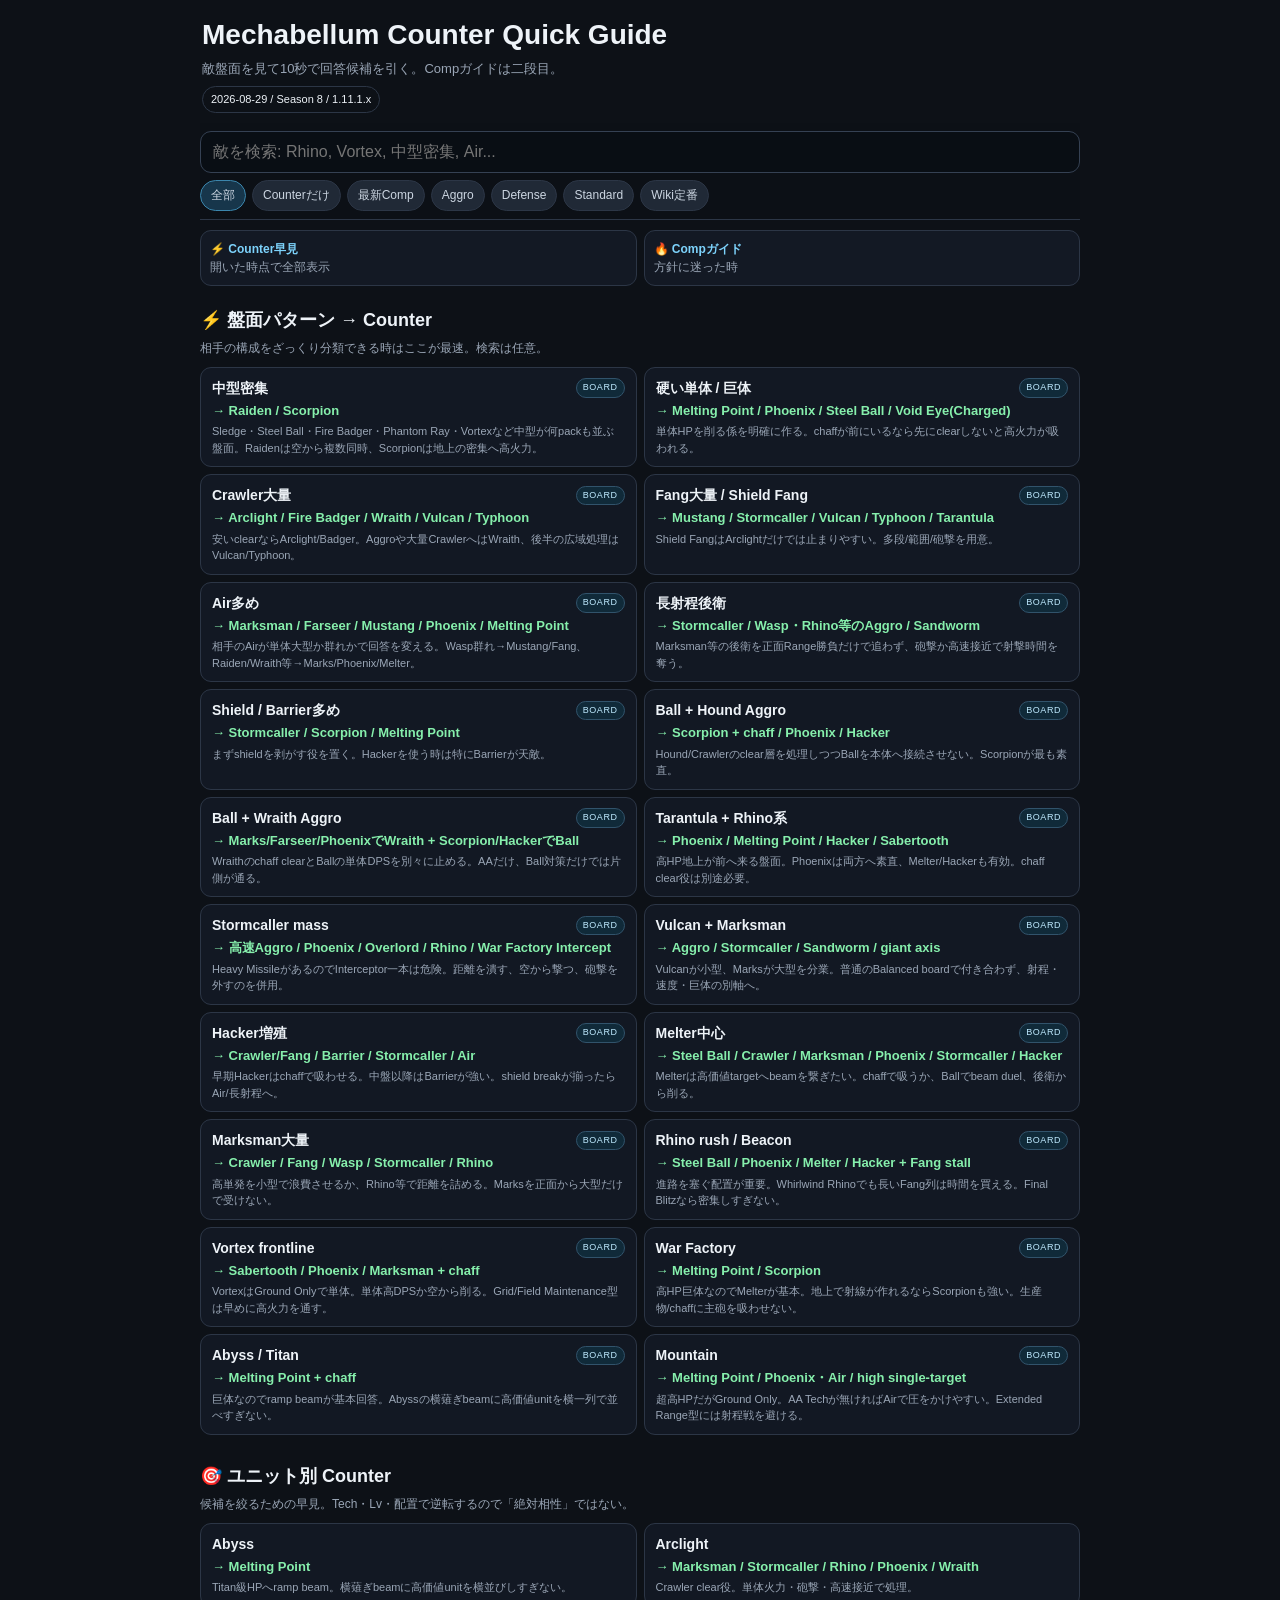
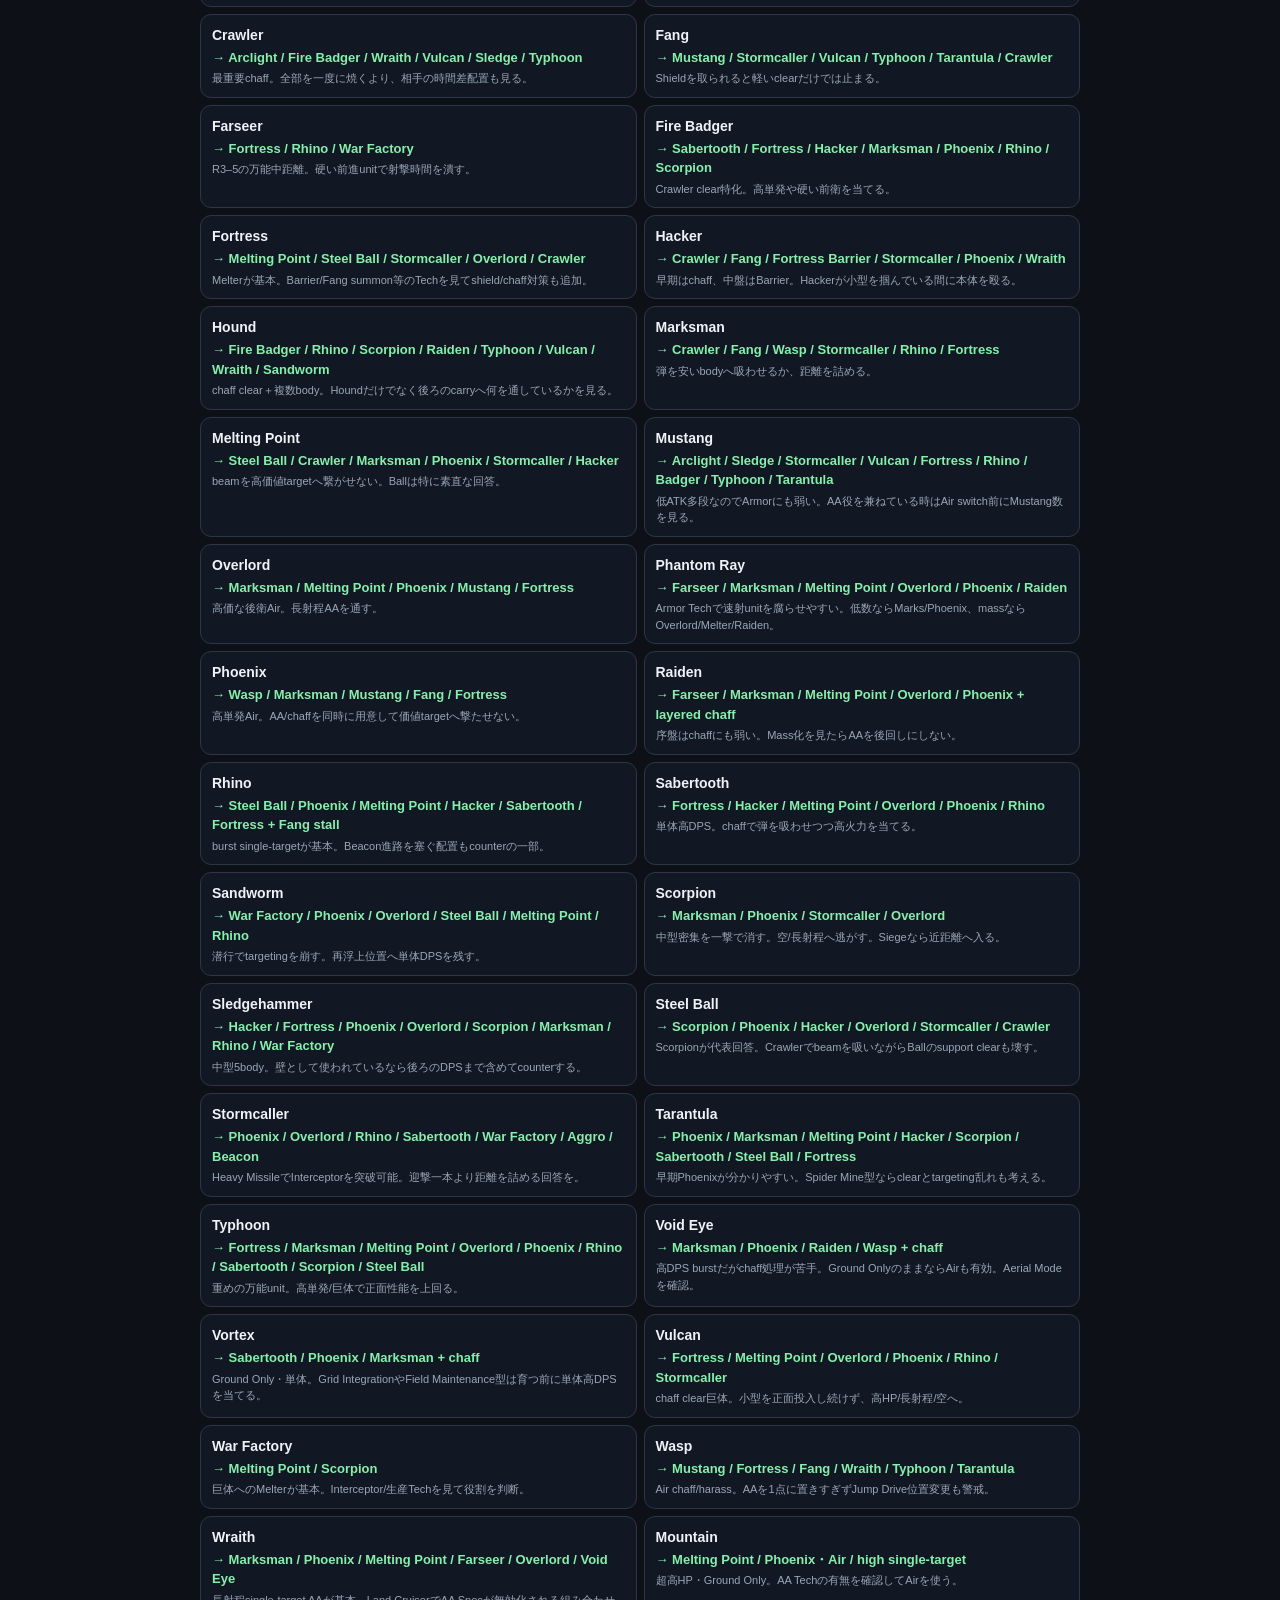
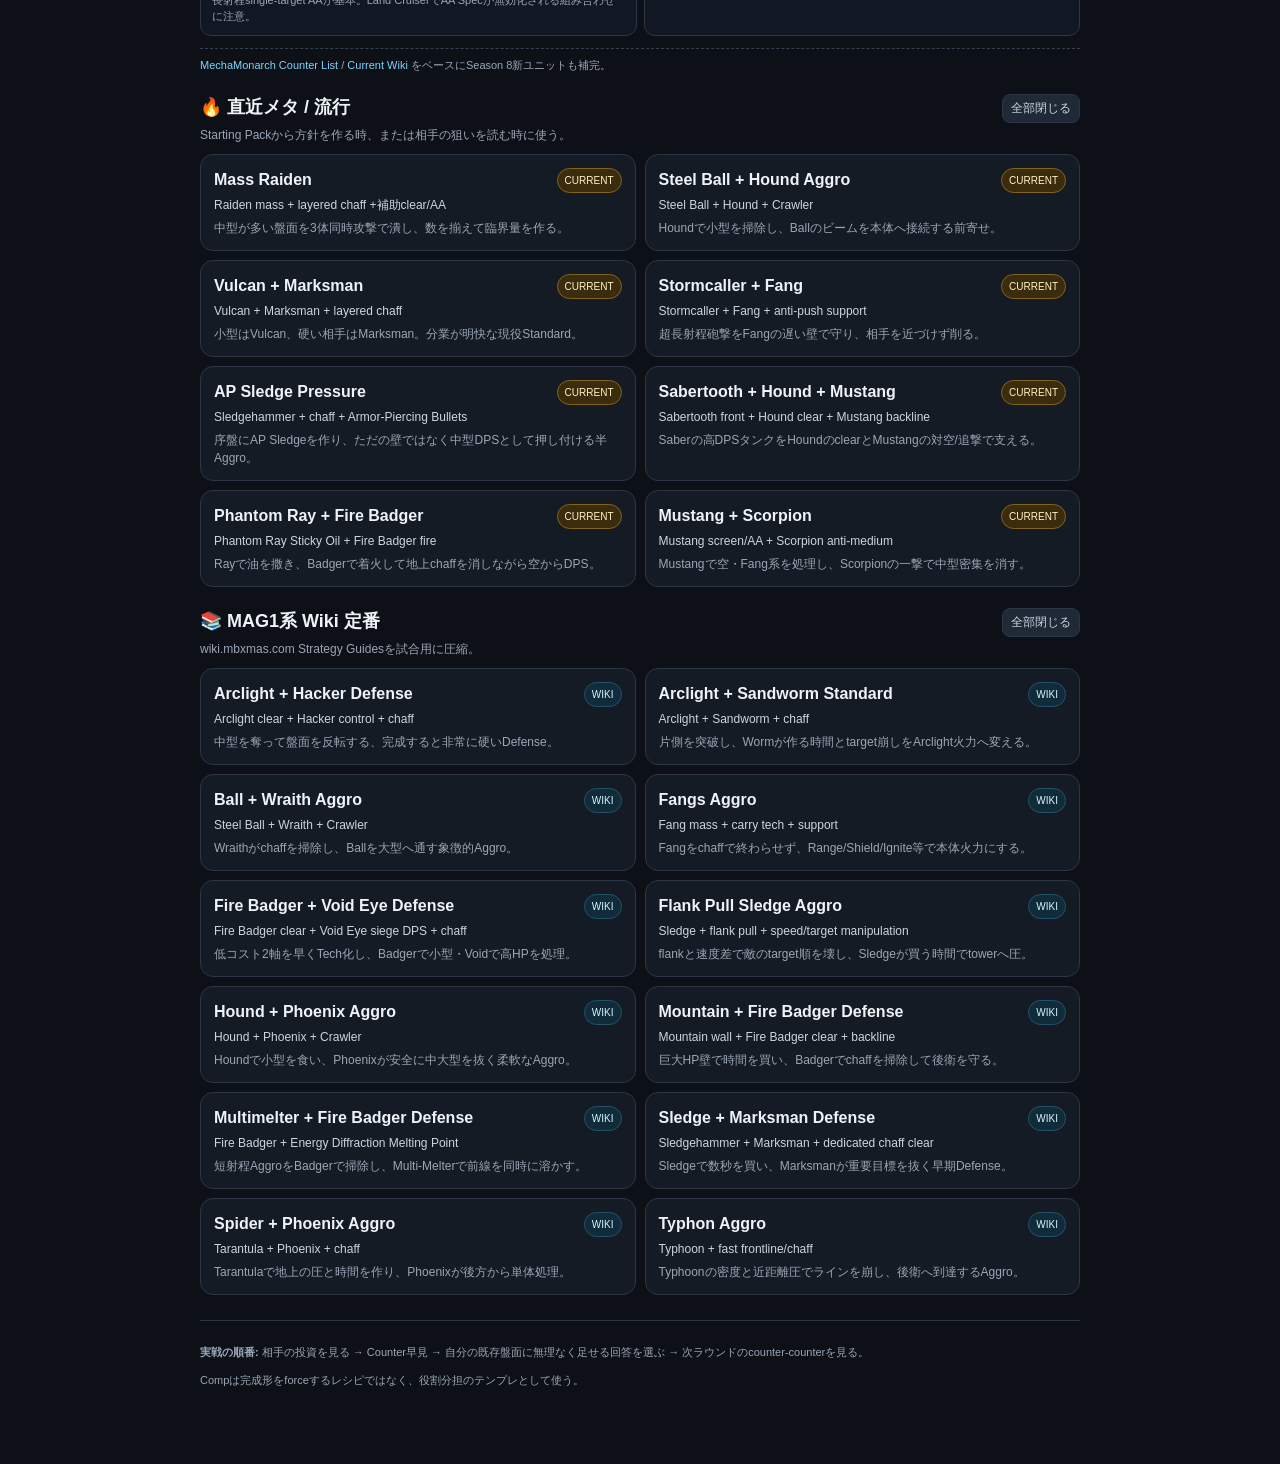
==== index.html @ ca0cee16 "Fix Safari cache mismatch and make counter list always visible" ====
<!doctype html><html lang="ja"><head><meta charset="utf-8"><meta name="viewport" content="width=device-width,initial-scale=1,viewport-fit=cover"><meta name="theme-color" content="#0d1117"><title>Mechabellum Counter Quick Guide</title><link rel="stylesheet" href="style.css?v=20260829b"></head><body><div class="w"><header class="hero"><h1>Mechabellum Counter Quick Guide</h1><p>敵盤面を見て10秒で回答候補を引く。Compガイドは二段目。</p><span class="stamp">2026-08-29 / Season 8 / 1.11.1.x</span></header><div class="sticky"><input id="q" type="search" placeholder="敵を検索: Rhino, Vortex, 中型密集, Air..." autocomplete="off"><div class="chips"><button class="chip on" data-f="all">全部</button><button class="chip" data-f="counter">Counterだけ</button><button class="chip" data-f="meta">最新Comp</button><button class="chip" data-f="aggro">Aggro</button><button class="chip" data-f="defense">Defense</button><button class="chip" data-f="standard">Standard</button><button class="chip" data-f="wiki">Wiki定番</button></div></div><div class="toplinks"><a href="#counter"><b>⚡ Counter早見</b><br><span class="hint">開いた時点で全部表示</span></a><a href="#meta"><b>🔥 Compガイド</b><br><span class="hint">方針に迷った時</span></a></div><section id="counter"><h2 class="title">⚡ 盤面パターン → Counter</h2><p class="hint">相手の構成をざっくり分類できる時はここが最速。検索は任意。</p><div id="boardcounter" class="counterbox"><div class="cr"><strong>読み込み中…</strong><div class="why">Counter一覧が数秒経っても出なければページ更新。</div></div></div><h2 class="title smalltitle">🎯 ユニット別 Counter</h2><p class="hint">候補を絞るための早見。Tech・Lv・配置で逆転するので「絶対相性」ではない。</p><div id="counterbox" class="counterbox"></div><p class="src counter-src"><a href="https://mechamonarch.com/guide/mechabellum-counters/" target="_blank" rel="noopener">MechaMonarch Counter List</a> / <a href="https://mechabellum.wiki.gg/" target="_blank" rel="noopener">Current Wiki</a> をベースにSeason 8新ユニットも補完。</p></section><section id="meta"><h2 class="title">🔥 直近メタ / 流行 <button class="close" data-sec="meta">全部閉じる</button></h2><p class="hint">Starting Packから方針を作る時、または相手の狙いを読む時に使う。</p><div id="metagrid" class="grid"></div></section><section id="library"><h2 class="title">📚 MAG1系 Wiki 定番 <button class="close" data-sec="library">全部閉じる</button></h2><p class="hint">wiki.mbxmas.com Strategy Guidesを試合用に圧縮。</p><div id="wikigrid" class="grid"></div></section><footer class="foot"><p><b>実戦の順番:</b> 相手の投資を見る → Counter早見 → 自分の既存盤面に無理なく足せる回答を選ぶ → 次ラウンドのcounter-counterを見る。</p><p>Compは完成形をforceするレシピではなく、役割分担のテンプレとして使う。</p></footer></div><script src="data0.js?v=20260829b"></script><script src="data1.js?v=20260829b"></script><script src="data2.js?v=20260829b"></script><script src="data3.js?v=20260829b"></script><script src="counters-v2.js?v=20260829b"></script><script>
const esc=s=>String(s).replace(/[&<>"']/g,c=>({'&':'&amp;','<':'&lt;','>':'&gt;','"':'&quot;',"'":'&#39;'}[c]));
const card=d=>`<details class="card searchable" data-type="comp" data-tags="${esc(d.g)}"><summary><div class="top"><div><div class="name">${esc(d.n)}</div><div class="core">${esc(d.c)}</div></div><span class="kind ${d.k}">${d.k==='meta'?'CURRENT':'WIKI'}</span></div><div class="one">${esc(d.o)}</div></summary><div class="ct"><div class="b"><div class="lab">STARTER / 入り条件</div><p>${esc(d.s)}</p></div><div class="b"><div class="lab">ROUND PLAN</div><div class="rounds">${d.r.map(r=>`<div class="round"><div class="rl">${esc(r[0])}</div><div class="rt">${esc(r[1])}</div></div>`).join('')}</div></div><div class="b"><div class="lab">推奨 TECH</div><div class="tech">${d.t.map(x=>`<span class="pill">${esc(x)}</span>`).join('')}</div></div><div class="b"><div class="lab">追加ユニット候補</div><ul>${d.a.map(x=>`<li>${esc(x)}</li>`).join('')}</ul></div><div class="b"><div class="lab">このCOMPの弱点 / COUNTER</div><p class="bad">${esc(d.x)}</p></div><div class="b"><div class="lab">敵がこれなら</div><p class="good">${esc(d.v)}</p></div><div class="src"><a href="${esc(d.u)}" target="_blank" rel="noopener">参考元を開く</a></div></div></details>`;
const crow=(x,kind)=>`<div class="cr searchable" data-type="counter" data-tags="${esc((x[3]||'')+' '+kind)}"><div class="crhead"><strong>${esc(x[0])}</strong>${kind==='board'?'<span class="tag">BOARD</span>':''}</div><div class="ans">→ ${esc(x[1])}</div><div class="why">${esc(x[2])}</div></div>`;
function render(){
  if(!Array.isArray(BOARD_COUNTERS)||!Array.isArray(COUNTERS)) throw new Error('counter data missing');
  document.getElementById('boardcounter').innerHTML=BOARD_COUNTERS.map(x=>crow(x,'board')).join('');
  document.getElementById('counterbox').innerHTML=COUNTERS.map(x=>crow(x,'unit')).join('');
  document.getElementById('metagrid').innerHTML=GUIDE_DATA.filter(x=>x.k==='meta').map(card).join('');
  document.getElementById('wikigrid').innerHTML=GUIDE_DATA.filter(x=>x.k==='wiki').map(card).join('');
}
try{render()}catch(e){document.getElementById('boardcounter').innerHTML='<div class="cr"><strong>Counterデータ読み込みエラー</strong><div class="why">古いキャッシュとの不整合。ページを再読み込みしてください。</div></div>';console.error(e)}
const q=document.getElementById('q'),chips=[...document.querySelectorAll('.chip')];let f='all';const items=()=>[...document.querySelectorAll('.searchable')];function apply(){const s=q.value.trim().toLowerCase();items().forEach(el=>{const h=(el.innerText+' '+(el.dataset.tags||'')).toLowerCase();let typeok=true;if(f==='counter')typeok=el.dataset.type==='counter';else if(f!=='all')typeok=el.dataset.type==='comp'&&(el.dataset.tags||'').split(/\s+/).includes(f);el.classList.toggle('hidden',!((!s||h.includes(s))&&typeok))})}q.addEventListener('input',apply);chips.forEach(b=>b.onclick=()=>{chips.forEach(x=>x.classList.remove('on'));b.classList.add('on');f=b.dataset.f;apply()});document.querySelectorAll('.close').forEach(b=>b.onclick=()=>document.querySelectorAll('#'+b.dataset.sec+' details').forEach(d=>d.open=false));
</script></body></html>
---- style.css ----
:root{--bg:#0d1117;--p:#151b24;--p2:#1b2330;--tx:#eef3f8;--mu:#9aa6b6;--ln:#2c3646;--ac:#7dd3fc;--hot:#fbbf24;--bad:#fb7185;--ok:#86efac}*{box-sizing:border-box}html{scroll-behavior:smooth}body{margin:0;background:var(--bg);color:var(--tx);font-family:-apple-system,BlinkMacSystemFont,"Segoe UI",Roboto,"Noto Sans JP",sans-serif;line-height:1.5}a{color:var(--ac);text-decoration:none}.w{max-width:920px;margin:auto;padding:0 13px 65px}.hero{padding:18px 2px 10px}.hero h1{font-size:24px;line-height:1.2;margin:0 0 7px}.hero p,.hint,.foot{color:var(--mu)}.hero p{margin:0;font-size:13px}.stamp{display:inline-block;margin-top:8px;padding:4px 8px;border:1px solid var(--ln);border-radius:99px;font-size:11px}.sticky{position:sticky;top:0;z-index:20;background:#0d1117f2;backdrop-filter:blur(10px);padding:8px 0;border-bottom:1px solid var(--ln)}#q{width:100%;background:#090e14;border:1px solid #354153;color:white;border-radius:11px;padding:11px 12px;font-size:16px;outline:none}.chips,.quick{display:flex;gap:6px;overflow:auto;scrollbar-width:none;padding-top:7px}.chip,.qbtn,.close{white-space:nowrap;border:1px solid var(--ln);background:#202936;color:#cbd5e1;border-radius:99px;padding:6px 10px;font-size:12px}.chip.on{background:#17364b;border-color:#3b86ad}.qbtn{border-radius:8px;background:#111823}.toplinks{display:grid;grid-template-columns:1fr 1fr;gap:7px;margin:10px 0}.toplinks a{padding:9px;border:1px solid var(--ln);border-radius:11px;background:#131924;font-size:12px}.title{font-size:18px;margin:21px 0 8px}.smalltitle{margin-top:28px}.hint{font-size:12px;margin:-3px 0 10px}.grid{display:grid;gap:9px}.card{border:1px solid var(--ln);border-radius:13px;background:var(--p);overflow:hidden}.card[open]{border-color:#42516a}.card summary{list-style:none;cursor:pointer;padding:13px}.card summary::-webkit-details-marker{display:none}.top{display:flex;justify-content:space-between;gap:9px}.name{font-weight:760;font-size:16px}.kind{font-size:10px;border-radius:99px;padding:4px 7px;border:1px solid var(--ln);white-space:nowrap;height:max-content}.kind.meta{color:#fff3c4;border-color:#80631e;background:#3b2c0e}.kind.wiki{color:#d9f6ff;border-color:#24516a;background:#102b39}.core{margin-top:4px;font-size:12px;color:#cbd5e1}.one{margin-top:5px;font-size:12px;color:var(--mu)}.ct{border-top:1px solid var(--ln);padding:12px 13px 14px;background:linear-gradient(180deg,var(--p2),var(--p))}.b{margin-bottom:12px}.lab{font-size:11px;color:var(--ac);font-weight:750;letter-spacing:.04em;margin-bottom:4px}.ct p{margin:0;font-size:13px}.ct ul{margin:4px 0 0;padding-left:19px}.ct li{margin:3px 0;font-size:13px}.rounds{display:grid;gap:6px}.round{display:grid;grid-template-columns:58px 1fr;gap:8px}.rl{font-size:11px;font-weight:750;color:#fde68a;border:1px solid #5a4820;background:#2b220d;border-radius:7px;text-align:center;padding:4px 3px}.rt{font-size:13px}.tech{display:flex;flex-wrap:wrap;gap:5px}.pill{background:#0f1723;border:1px solid #334155;border-radius:7px;padding:5px 7px;font-size:11px}.bad{color:#fecdd3}.good{color:#bbf7d0}.src{margin-top:10px;padding-top:8px;border-top:1px dashed #354052;font-size:11px}.counterbox{display:grid;gap:7px}.cr{border:1px solid var(--ln);border-radius:11px;background:#121823;padding:10px 11px}.crhead{display:flex;align-items:center;justify-content:space-between;gap:8px}.cr strong{font-size:14px}.tag{font-size:9px;letter-spacing:.06em;border:1px solid #31536b;background:#102a39;color:#bfeaff;border-radius:99px;padding:2px 6px}.ans{font-size:13px;color:var(--ok);margin-top:2px;font-weight:650}.why{font-size:11px;color:var(--mu);margin-top:3px}.counter-src{margin-top:12px;color:var(--mu)}.hidden{display:none!important}.close{float:right;border-radius:8px;padding:5px 8px}.foot{margin-top:25px;font-size:11px;border-top:1px solid var(--ln);padding-top:12px}@media(min-width:720px){.grid,.counterbox{grid-template-columns:1fr 1fr}.w{padding-left:20px;padding-right:20px}.hero h1{font-size:28px}}
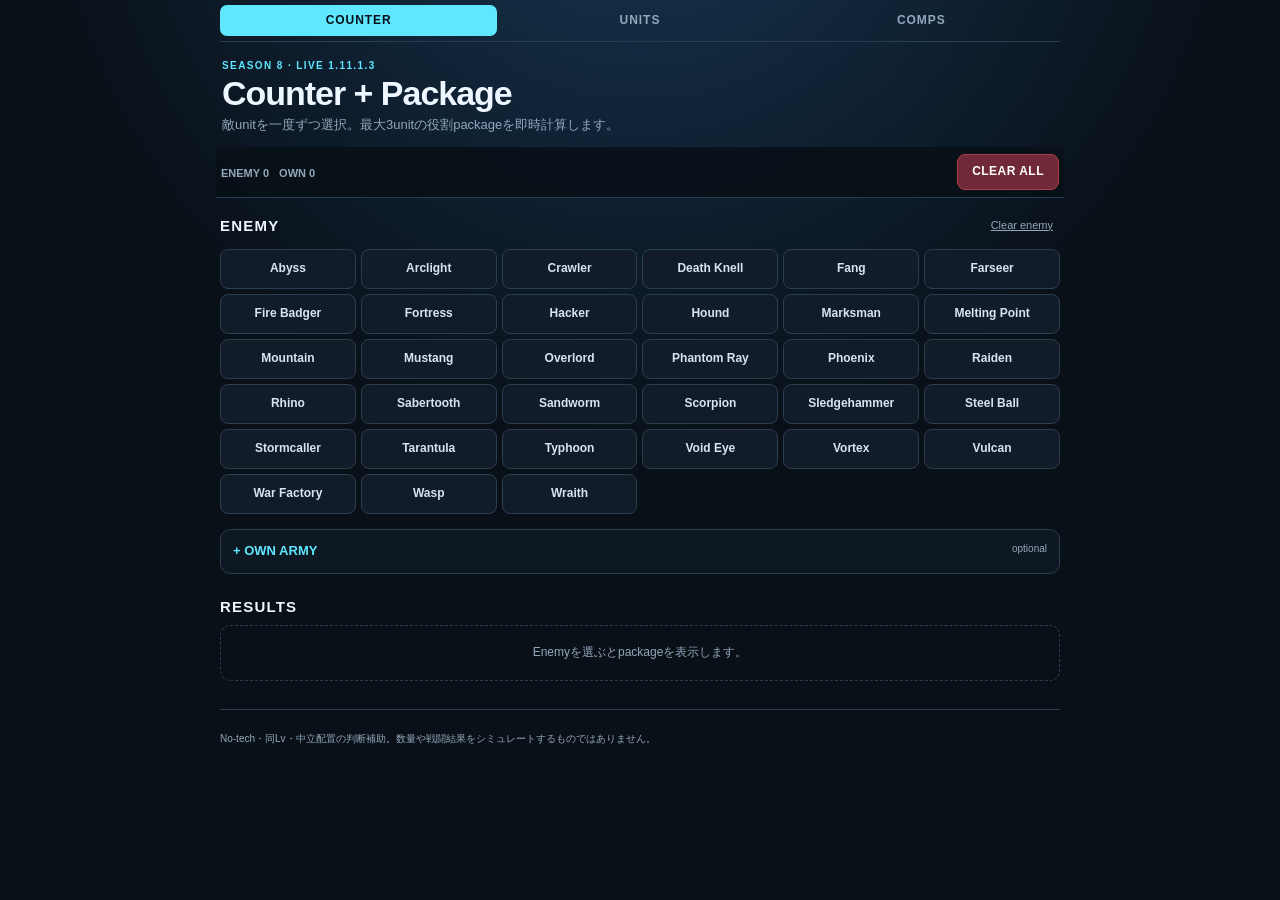
==== commit 6e5a8e6d: "Build counter package guide" ====
--- a/index.html
+++ b/index.html
@@ -1,14 +1,59 @@
-<!doctype html><html lang="ja"><head><meta charset="utf-8"><meta name="viewport" content="width=device-width,initial-scale=1,viewport-fit=cover"><meta name="theme-color" content="#0d1117"><title>Mechabellum Counter Quick Guide</title><link rel="stylesheet" href="style.css?v=20260829b"></head><body><div class="w"><header class="hero"><h1>Mechabellum Counter Quick Guide</h1><p>敵盤面を見て10秒で回答候補を引く。Compガイドは二段目。</p><span class="stamp">2026-08-29 / Season 8 / 1.11.1.x</span></header><div class="sticky"><input id="q" type="search" placeholder="敵を検索: Rhino, Vortex, 中型密集, Air..." autocomplete="off"><div class="chips"><button class="chip on" data-f="all">全部</button><button class="chip" data-f="counter">Counterだけ</button><button class="chip" data-f="meta">最新Comp</button><button class="chip" data-f="aggro">Aggro</button><button class="chip" data-f="defense">Defense</button><button class="chip" data-f="standard">Standard</button><button class="chip" data-f="wiki">Wiki定番</button></div></div><div class="toplinks"><a href="#counter"><b>⚡ Counter早見</b><br><span class="hint">開いた時点で全部表示</span></a><a href="#meta"><b>🔥 Compガイド</b><br><span class="hint">方針に迷った時</span></a></div><section id="counter"><h2 class="title">⚡ 盤面パターン → Counter</h2><p class="hint">相手の構成をざっくり分類できる時はここが最速。検索は任意。</p><div id="boardcounter" class="counterbox"><div class="cr"><strong>読み込み中…</strong><div class="why">Counter一覧が数秒経っても出なければページ更新。</div></div></div><h2 class="title smalltitle">🎯 ユニット別 Counter</h2><p class="hint">候補を絞るための早見。Tech・Lv・配置で逆転するので「絶対相性」ではない。</p><div id="counterbox" class="counterbox"></div><p class="src counter-src"><a href="https://mechamonarch.com/guide/mechabellum-counters/" target="_blank" rel="noopener">MechaMonarch Counter List</a> / <a href="https://mechabellum.wiki.gg/" target="_blank" rel="noopener">Current Wiki</a> をベースにSeason 8新ユニットも補完。</p></section><section id="meta"><h2 class="title">🔥 直近メタ / 流行 <button class="close" data-sec="meta">全部閉じる</button></h2><p class="hint">Starting Packから方針を作る時、または相手の狙いを読む時に使う。</p><div id="metagrid" class="grid"></div></section><section id="library"><h2 class="title">📚 MAG1系 Wiki 定番 <button class="close" data-sec="library">全部閉じる</button></h2><p class="hint">wiki.mbxmas.com Strategy Guidesを試合用に圧縮。</p><div id="wikigrid" class="grid"></div></section><footer class="foot"><p><b>実戦の順番:</b> 相手の投資を見る → Counter早見 → 自分の既存盤面に無理なく足せる回答を選ぶ → 次ラウンドのcounter-counterを見る。</p><p>Compは完成形をforceするレシピではなく、役割分担のテンプレとして使う。</p></footer></div><script src="data0.js?v=20260829b"></script><script src="data1.js?v=20260829b"></script><script src="data2.js?v=20260829b"></script><script src="data3.js?v=20260829b"></script><script src="counters-v2.js?v=20260829b"></script><script>
-const esc=s=>String(s).replace(/[&<>"']/g,c=>({'&':'&amp;','<':'&lt;','>':'&gt;','"':'&quot;',"'":'&#39;'}[c]));
-const card=d=>`<details class="card searchable" data-type="comp" data-tags="${esc(d.g)}"><summary><div class="top"><div><div class="name">${esc(d.n)}</div><div class="core">${esc(d.c)}</div></div><span class="kind ${d.k}">${d.k==='meta'?'CURRENT':'WIKI'}</span></div><div class="one">${esc(d.o)}</div></summary><div class="ct"><div class="b"><div class="lab">STARTER / 入り条件</div><p>${esc(d.s)}</p></div><div class="b"><div class="lab">ROUND PLAN</div><div class="rounds">${d.r.map(r=>`<div class="round"><div class="rl">${esc(r[0])}</div><div class="rt">${esc(r[1])}</div></div>`).join('')}</div></div><div class="b"><div class="lab">推奨 TECH</div><div class="tech">${d.t.map(x=>`<span class="pill">${esc(x)}</span>`).join('')}</div></div><div class="b"><div class="lab">追加ユニット候補</div><ul>${d.a.map(x=>`<li>${esc(x)}</li>`).join('')}</ul></div><div class="b"><div class="lab">このCOMPの弱点 / COUNTER</div><p class="bad">${esc(d.x)}</p></div><div class="b"><div class="lab">敵がこれなら</div><p class="good">${esc(d.v)}</p></div><div class="src"><a href="${esc(d.u)}" target="_blank" rel="noopener">参考元を開く</a></div></div></details>`;
-const crow=(x,kind)=>`<div class="cr searchable" data-type="counter" data-tags="${esc((x[3]||'')+' '+kind)}"><div class="crhead"><strong>${esc(x[0])}</strong>${kind==='board'?'<span class="tag">BOARD</span>':''}</div><div class="ans">→ ${esc(x[1])}</div><div class="why">${esc(x[2])}</div></div>`;
-function render(){
-  if(!Array.isArray(BOARD_COUNTERS)||!Array.isArray(COUNTERS)) throw new Error('counter data missing');
-  document.getElementById('boardcounter').innerHTML=BOARD_COUNTERS.map(x=>crow(x,'board')).join('');
-  document.getElementById('counterbox').innerHTML=COUNTERS.map(x=>crow(x,'unit')).join('');
-  document.getElementById('metagrid').innerHTML=GUIDE_DATA.filter(x=>x.k==='meta').map(card).join('');
-  document.getElementById('wikigrid').innerHTML=GUIDE_DATA.filter(x=>x.k==='wiki').map(card).join('');
-}
-try{render()}catch(e){document.getElementById('boardcounter').innerHTML='<div class="cr"><strong>Counterデータ読み込みエラー</strong><div class="why">古いキャッシュとの不整合。ページを再読み込みしてください。</div></div>';console.error(e)}
-const q=document.getElementById('q'),chips=[...document.querySelectorAll('.chip')];let f='all';const items=()=>[...document.querySelectorAll('.searchable')];function apply(){const s=q.value.trim().toLowerCase();items().forEach(el=>{const h=(el.innerText+' '+(el.dataset.tags||'')).toLowerCase();let typeok=true;if(f==='counter')typeok=el.dataset.type==='counter';else if(f!=='all')typeok=el.dataset.type==='comp'&&(el.dataset.tags||'').split(/\s+/).includes(f);el.classList.toggle('hidden',!((!s||h.includes(s))&&typeok))})}q.addEventListener('input',apply);chips.forEach(b=>b.onclick=()=>{chips.forEach(x=>x.classList.remove('on'));b.classList.add('on');f=b.dataset.f;apply()});document.querySelectorAll('.close').forEach(b=>b.onclick=()=>document.querySelectorAll('#'+b.dataset.sec+' details').forEach(d=>d.open=false));
-</script></body></html>+<!doctype html>
+<html lang="ja">
+<head>
+  <meta charset="utf-8">
+  <meta name="viewport" content="width=device-width,initial-scale=1,viewport-fit=cover">
+  <meta name="theme-color" content="#091018">
+  <title>Mechabellum Counter + Package Guide</title>
+  <link rel="stylesheet" href="style.css?v=20260830a">
+</head>
+<body>
+  <div class="shell">
+    <nav class="nav" aria-label="Main navigation">
+      <a class="active" href="index.html">COUNTER</a><a href="units.html">UNITS</a><a href="comps.html">COMPS</a>
+    </nav>
+    <header class="page-head">
+      <p class="eyebrow">SEASON 8 · LIVE 1.11.1.3</p>
+      <h1>Counter + Package</h1>
+      <p>敵unitを一度ずつ選択。最大3unitの役割packageを即時計算します。</p>
+    </header>
+
+    <div id="data-status" class="data-status" role="status">Tactical dataを読み込み中…</div>
+    <noscript><div class="data-error">JavaScriptが無効なため計算できません。</div></noscript>
+
+    <div class="action-bar">
+      <div><span id="enemy-count">ENEMY 0</span><span id="own-count">OWN 0</span></div>
+      <button id="clear-all" class="clear-button" type="button">CLEAR ALL</button>
+    </div>
+
+    <main>
+      <section aria-labelledby="enemy-title">
+        <div class="section-head"><h2 id="enemy-title">ENEMY</h2><button id="clear-enemy" class="text-button" type="button">Clear enemy</button></div>
+        <div id="enemy-grid" class="unit-grid" aria-label="Enemy units"></div>
+      </section>
+
+      <details id="own-panel" class="own-panel">
+        <summary>+ OWN ARMY <span>optional</span></summary>
+        <div class="section-head own-head"><h2>OWN ARMY</h2><button id="clear-own" class="text-button" type="button">Clear own</button></div>
+        <div id="own-grid" class="unit-grid" aria-label="Own army units"></div>
+      </details>
+
+      <section class="results-section" aria-labelledby="results-title">
+        <div class="section-head"><h2 id="results-title">RESULTS</h2><span id="calc-time" class="calc-time"></span></div>
+        <p id="result-empty" class="empty">Enemyを選ぶとpackageを表示します。</p>
+        <div id="results" class="results" aria-live="polite"></div>
+      </section>
+    </main>
+
+    <footer>
+      <p>No-tech・同Lv・中立配置の判断補助。数量や戦闘結果をシミュレートするものではありません。</p>
+    </footer>
+  </div>
+  <script src="data/units.js?v=20260830a"></script>
+  <script src="data/tech-exceptions.js?v=20260830a"></script>
+  <script src="data/matchups.js?v=20260830a"></script>
+  <script src="data/strategy.js?v=20260830a"></script>
+  <script src="calculator.js?v=20260830a"></script>
+  <script src="app.js?v=20260830a"></script>
+</body>
+</html>
--- a/style.css
+++ b/style.css
@@ -1 +1,184 @@
-:root{--bg:#0d1117;--p:#151b24;--p2:#1b2330;--tx:#eef3f8;--mu:#9aa6b6;--ln:#2c3646;--ac:#7dd3fc;--hot:#fbbf24;--bad:#fb7185;--ok:#86efac}*{box-sizing:border-box}html{scroll-behavior:smooth}body{margin:0;background:var(--bg);color:var(--tx);font-family:-apple-system,BlinkMacSystemFont,"Segoe UI",Roboto,"Noto Sans JP",sans-serif;line-height:1.5}a{color:var(--ac);text-decoration:none}.w{max-width:920px;margin:auto;padding:0 13px 65px}.hero{padding:18px 2px 10px}.hero h1{font-size:24px;line-height:1.2;margin:0 0 7px}.hero p,.hint,.foot{color:var(--mu)}.hero p{margin:0;font-size:13px}.stamp{display:inline-block;margin-top:8px;padding:4px 8px;border:1px solid var(--ln);border-radius:99px;font-size:11px}.sticky{position:sticky;top:0;z-index:20;background:#0d1117f2;backdrop-filter:blur(10px);padding:8px 0;border-bottom:1px solid var(--ln)}#q{width:100%;background:#090e14;border:1px solid #354153;color:white;border-radius:11px;padding:11px 12px;font-size:16px;outline:none}.chips,.quick{display:flex;gap:6px;overflow:auto;scrollbar-width:none;padding-top:7px}.chip,.qbtn,.close{white-space:nowrap;border:1px solid var(--ln);background:#202936;color:#cbd5e1;border-radius:99px;padding:6px 10px;font-size:12px}.chip.on{background:#17364b;border-color:#3b86ad}.qbtn{border-radius:8px;background:#111823}.toplinks{display:grid;grid-template-columns:1fr 1fr;gap:7px;margin:10px 0}.toplinks a{padding:9px;border:1px solid var(--ln);border-radius:11px;background:#131924;font-size:12px}.title{font-size:18px;margin:21px 0 8px}.smalltitle{margin-top:28px}.hint{font-size:12px;margin:-3px 0 10px}.grid{display:grid;gap:9px}.card{border:1px solid var(--ln);border-radius:13px;background:var(--p);overflow:hidden}.card[open]{border-color:#42516a}.card summary{list-style:none;cursor:pointer;padding:13px}.card summary::-webkit-details-marker{display:none}.top{display:flex;justify-content:space-between;gap:9px}.name{font-weight:760;font-size:16px}.kind{font-size:10px;border-radius:99px;padding:4px 7px;border:1px solid var(--ln);white-space:nowrap;height:max-content}.kind.meta{color:#fff3c4;border-color:#80631e;background:#3b2c0e}.kind.wiki{color:#d9f6ff;border-color:#24516a;background:#102b39}.core{margin-top:4px;font-size:12px;color:#cbd5e1}.one{margin-top:5px;font-size:12px;color:var(--mu)}.ct{border-top:1px solid var(--ln);padding:12px 13px 14px;background:linear-gradient(180deg,var(--p2),var(--p))}.b{margin-bottom:12px}.lab{font-size:11px;color:var(--ac);font-weight:750;letter-spacing:.04em;margin-bottom:4px}.ct p{margin:0;font-size:13px}.ct ul{margin:4px 0 0;padding-left:19px}.ct li{margin:3px 0;font-size:13px}.rounds{display:grid;gap:6px}.round{display:grid;grid-template-columns:58px 1fr;gap:8px}.rl{font-size:11px;font-weight:750;color:#fde68a;border:1px solid #5a4820;background:#2b220d;border-radius:7px;text-align:center;padding:4px 3px}.rt{font-size:13px}.tech{display:flex;flex-wrap:wrap;gap:5px}.pill{background:#0f1723;border:1px solid #334155;border-radius:7px;padding:5px 7px;font-size:11px}.bad{color:#fecdd3}.good{color:#bbf7d0}.src{margin-top:10px;padding-top:8px;border-top:1px dashed #354052;font-size:11px}.counterbox{display:grid;gap:7px}.cr{border:1px solid var(--ln);border-radius:11px;background:#121823;padding:10px 11px}.crhead{display:flex;align-items:center;justify-content:space-between;gap:8px}.cr strong{font-size:14px}.tag{font-size:9px;letter-spacing:.06em;border:1px solid #31536b;background:#102a39;color:#bfeaff;border-radius:99px;padding:2px 6px}.ans{font-size:13px;color:var(--ok);margin-top:2px;font-weight:650}.why{font-size:11px;color:var(--mu);margin-top:3px}.counter-src{margin-top:12px;color:var(--mu)}.hidden{display:none!important}.close{float:right;border-radius:8px;padding:5px 8px}.foot{margin-top:25px;font-size:11px;border-top:1px solid var(--ln);padding-top:12px}@media(min-width:720px){.grid,.counterbox{grid-template-columns:1fr 1fr}.w{padding-left:20px;padding-right:20px}.hero h1{font-size:28px}}+:root {
+  color-scheme: dark;
+  --bg: #091018;
+  --panel: #111c28;
+  --panel-2: #172536;
+  --line: #2b3d50;
+  --text: #eef6ff;
+  --muted: #93a7bb;
+  --cyan: #5ee7ff;
+  --blue: #3d92ff;
+  --green: #79e6a1;
+  --amber: #ffd166;
+  --red: #ff7d8d;
+}
+
+* { box-sizing: border-box; }
+html { background: var(--bg); scroll-behavior: smooth; }
+body {
+  margin: 0;
+  background: radial-gradient(circle at 50% -20%, #173653 0, var(--bg) 38rem);
+  color: var(--text);
+  font-family: Inter, ui-sans-serif, -apple-system, BlinkMacSystemFont, "Segoe UI", "Noto Sans JP", sans-serif;
+  line-height: 1.45;
+}
+button, input { font: inherit; }
+button, summary { -webkit-tap-highlight-color: transparent; }
+a { color: inherit; }
+[hidden] { display: none !important; }
+
+.shell { width: min(100%, 880px); margin: 0 auto; padding: 0 12px 64px; }
+.nav {
+  height: 42px;
+  display: grid;
+  grid-template-columns: repeat(3, 1fr);
+  gap: 4px;
+  align-items: center;
+  border-bottom: 1px solid var(--line);
+}
+.nav a {
+  padding: 7px 4px;
+  color: var(--muted);
+  text-align: center;
+  text-decoration: none;
+  font-size: 12px;
+  font-weight: 800;
+  letter-spacing: .08em;
+  border-radius: 7px;
+}
+.nav a.active { color: #061019; background: var(--cyan); }
+.page-head { padding: 17px 2px 12px; }
+.page-head h1 { margin: 1px 0 4px; font-size: clamp(24px, 7vw, 34px); line-height: 1.1; letter-spacing: -.03em; }
+.page-head > p:last-child { margin: 0; color: var(--muted); font-size: 13px; }
+.eyebrow { margin: 0; color: var(--cyan); font-size: 10px; font-weight: 850; letter-spacing: .14em; }
+
+.data-status, .data-error { margin: 4px 0 10px; padding: 10px; border: 1px solid var(--line); border-radius: 9px; color: var(--muted); font-size: 12px; }
+.data-error { color: #ffd6dc; border-color: #7d3540; background: #35171d; }
+.action-bar {
+  position: sticky;
+  top: 0;
+  z-index: 20;
+  display: flex;
+  min-height: 48px;
+  align-items: center;
+  justify-content: space-between;
+  gap: 10px;
+  margin: 0 -4px 12px;
+  padding: 7px 5px;
+  background: rgb(9 16 24 / 94%);
+  border-bottom: 1px solid var(--line);
+  backdrop-filter: blur(10px);
+}
+.action-bar span { display: inline-block; margin-right: 10px; color: var(--muted); font-size: 11px; font-weight: 800; }
+.clear-button {
+  min-height: 36px;
+  padding: 6px 14px;
+  border: 1px solid #a83e4f;
+  border-radius: 8px;
+  color: #fff;
+  background: #702936;
+  font-size: 12px;
+  font-weight: 900;
+  letter-spacing: .04em;
+}
+.section-head { display: flex; align-items: center; justify-content: space-between; gap: 8px; margin: 13px 0 8px; }
+.section-head h2 { margin: 0; font-size: 15px; letter-spacing: .08em; }
+.text-button { border: 0; background: transparent; color: var(--muted); padding: 7px; font-size: 11px; text-decoration: underline; }
+
+.unit-grid { display: grid; grid-template-columns: repeat(3, minmax(0, 1fr)); gap: 5px; }
+.unit-button {
+  min-width: 0;
+  min-height: 40px;
+  padding: 6px 3px;
+  overflow-wrap: anywhere;
+  border: 1px solid var(--line);
+  border-radius: 8px;
+  color: #d8e5f1;
+  background: var(--panel);
+  font-size: 11.5px;
+  line-height: 1.12;
+  font-weight: 700;
+}
+.unit-button.selected { color: #061019; border-color: var(--cyan); background: var(--cyan); box-shadow: 0 0 0 1px rgb(94 231 255 / 20%); }
+.unit-button:focus-visible, button:focus-visible, summary:focus-visible, a:focus-visible { outline: 2px solid var(--amber); outline-offset: 2px; }
+
+.own-panel { margin-top: 15px; border: 1px solid var(--line); border-radius: 10px; background: rgb(17 28 40 / 70%); }
+.own-panel > summary { cursor: pointer; list-style: none; padding: 12px; color: var(--cyan); font-size: 13px; font-weight: 850; }
+.own-panel > summary::-webkit-details-marker { display: none; }
+.own-panel > summary span { float: right; color: var(--muted); font-size: 10px; font-weight: 500; }
+.own-panel[open] { padding: 0 9px 10px; }
+.own-panel[open] > summary { margin: 0 -9px; border-bottom: 1px solid var(--line); }
+.own-head { margin-top: 10px; }
+
+.results-section { margin-top: 22px; }
+.calc-time { color: var(--green); font-family: ui-monospace, monospace; font-size: 10px; }
+.empty { margin: 0; padding: 18px 12px; border: 1px dashed var(--line); border-radius: 10px; color: var(--muted); text-align: center; font-size: 12px; }
+.results { display: grid; gap: 9px; }
+.result-card { overflow: hidden; border: 1px solid var(--line); border-radius: 12px; background: var(--panel); }
+.result-card:first-child { border-color: #357891; box-shadow: 0 0 0 1px rgb(94 231 255 / 10%); }
+.result-top { display: flex; align-items: flex-start; gap: 9px; padding: 11px 11px 7px; }
+.rank { display: grid; width: 25px; height: 25px; flex: 0 0 auto; place-items: center; border-radius: 7px; color: #061019; background: var(--cyan); font-weight: 900; }
+.package { display: flex; flex-wrap: wrap; align-items: center; gap: 5px; font-size: 15px; font-weight: 850; }
+.package b { color: var(--muted); font-weight: 400; }
+.recommendation { display: inline-block; margin-top: 3px; color: var(--green); font-size: 9px; font-weight: 900; letter-spacing: .1em; }
+.assignments { margin: 0 11px 9px; border-top: 1px solid var(--line); }
+.assignment { display: grid; grid-template-columns: minmax(0, 1fr) 14px minmax(0, 1fr) 25px; gap: 4px; align-items: center; min-height: 31px; border-bottom: 1px solid rgb(43 61 80 / 65%); font-size: 11px; }
+.assignment i { color: var(--muted); font-style: normal; text-align: center; }
+.assignment strong { min-width: 0; overflow-wrap: anywhere; color: #c9f7d9; }
+.grade { width: 23px; border-radius: 5px; text-align: center; font-style: normal; font-weight: 900; }
+.grade-S { color: #07150d; background: var(--green); }
+.grade-A { color: #0b1320; background: var(--cyan); }
+.grade-B { color: #211704; background: var(--amber); }
+.grade-C { color: var(--muted); background: #26384a; }
+.result-details { border-top: 1px solid var(--line); }
+.result-details > summary { cursor: pointer; list-style: none; padding: 10px 11px; color: var(--cyan); font-size: 10px; font-weight: 850; letter-spacing: .1em; }
+.result-details > summary::-webkit-details-marker { display: none; }
+.detail-grid { display: grid; gap: 10px; padding: 0 11px 12px; }
+.detail-block h4, .guide-block h3, .comp-body h3 { margin: 0 0 4px; color: var(--cyan); font-size: 9px; letter-spacing: .1em; }
+.detail-block ul, .comp-body ul { margin: 0; padding-left: 17px; }
+.detail-block li, .comp-body li { margin: 2px 0; color: #c6d3df; font-size: 11px; }
+.detail-block.risk li { color: #ffc3cb; }
+.detail-block.tech-note li { color: #ffe5a6; }
+
+.guide-list { display: grid; gap: 7px; }
+.unit-guide, .comp-card { overflow: hidden; border: 1px solid var(--line); border-radius: 10px; background: var(--panel); }
+.unit-guide > summary, .comp-card > summary { cursor: pointer; list-style: none; display: flex; min-height: 46px; align-items: center; justify-content: space-between; gap: 10px; padding: 10px 12px; }
+.unit-guide > summary::-webkit-details-marker, .comp-card > summary::-webkit-details-marker { display: none; }
+.unit-guide > summary strong, .comp-card > summary strong { font-size: 14px; }
+.unit-guide > summary span, .comp-card > summary span { color: var(--muted); font-size: 9px; }
+.unit-guide[open], .comp-card[open] { border-color: #3b6078; }
+.unit-guide-body { display: grid; gap: 10px; padding: 12px; border-top: 1px solid var(--line); background: var(--panel-2); }
+.guide-block p { margin: 2px 0; color: #cad6e1; font-size: 11px; }
+
+.comp-tools { position: sticky; top: 0; z-index: 15; padding: 8px 0; background: rgb(9 16 24 / 94%); border-bottom: 1px solid var(--line); backdrop-filter: blur(10px); }
+#comp-search { width: 100%; min-height: 39px; padding: 8px 10px; border: 1px solid var(--line); border-radius: 8px; color: var(--text); background: #071019; font-size: 16px; }
+.filter-row { display: flex; gap: 5px; margin-top: 6px; }
+.filter { min-height: 31px; padding: 5px 11px; border: 1px solid var(--line); border-radius: 7px; color: var(--muted); background: var(--panel); font-size: 10px; font-weight: 800; }
+.filter.active { color: #071019; border-color: var(--cyan); background: var(--cyan); }
+.comp-card > summary > div { min-width: 0; }
+.comp-card > summary strong { display: block; }
+.comp-card > summary span { display: block; margin-top: 2px; overflow-wrap: anywhere; }
+.comp-card > summary em { flex: 0 0 auto; padding: 3px 6px; border: 1px solid var(--line); border-radius: 99px; color: var(--amber); font-size: 8px; font-style: normal; font-weight: 900; }
+.comp-body { padding: 12px; border-top: 1px solid var(--line); background: var(--panel-2); }
+.comp-body > p, .comp-body section p { margin: 0; color: #cad6e1; font-size: 11px; }
+.comp-body section { margin-top: 13px; }
+.round-plan { display: grid; gap: 6px; margin: 0; padding: 0; list-style: none; }
+.round-plan li { display: grid; grid-template-columns: 52px 1fr; gap: 7px; }
+.round-plan strong { color: var(--amber); font-size: 10px; }
+.pills { display: flex; flex-wrap: wrap; gap: 4px; }
+.pills span { padding: 4px 6px; border: 1px solid var(--line); border-radius: 5px; color: #dce6ef; background: #0b1621; font-size: 9px; }
+.source-link { display: inline-block; margin-top: 12px; color: var(--cyan); font-size: 10px; }
+
+footer { margin-top: 28px; padding-top: 12px; border-top: 1px solid var(--line); color: var(--muted); font-size: 10px; }
+
+@media (min-width: 480px) {
+  .unit-grid { grid-template-columns: repeat(4, minmax(0, 1fr)); }
+  .unit-button { font-size: 12px; }
+}
+@media (min-width: 720px) {
+  .shell { padding-left: 20px; padding-right: 20px; }
+  .unit-grid { grid-template-columns: repeat(6, minmax(0, 1fr)); }
+  .results, .guide-list { grid-template-columns: repeat(2, minmax(0, 1fr)); align-items: start; }
+  .result-card:first-child { grid-column: 1 / -1; }
+  .unit-guide-body { grid-template-columns: repeat(2, minmax(0, 1fr)); }
+}
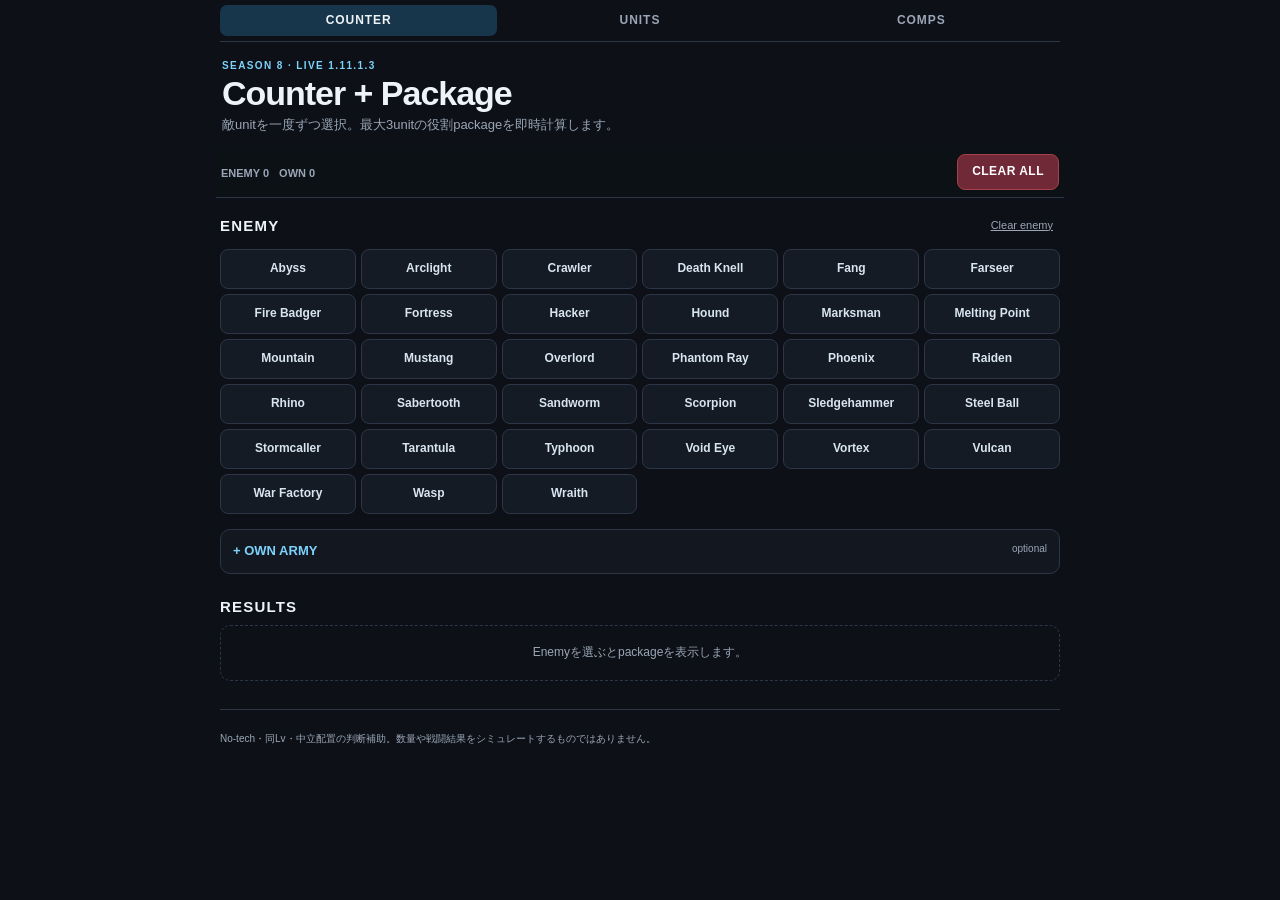
==== commit 224eee80: "Refine counter details and exposure scoring" ====
--- a/index.html
+++ b/index.html
@@ -3,9 +3,9 @@
 <head>
   <meta charset="utf-8">
   <meta name="viewport" content="width=device-width,initial-scale=1,viewport-fit=cover">
-  <meta name="theme-color" content="#091018">
+  <meta name="theme-color" content="#0d1117">
   <title>Mechabellum Counter + Package Guide</title>
-  <link rel="stylesheet" href="style.css?v=20260830a">
+  <link rel="stylesheet" href="style.css?v=20260830b">
 </head>
 <body>
   <div class="shell">
@@ -49,11 +49,11 @@
       <p>No-tech・同Lv・中立配置の判断補助。数量や戦闘結果をシミュレートするものではありません。</p>
     </footer>
   </div>
-  <script src="data/units.js?v=20260830a"></script>
-  <script src="data/tech-exceptions.js?v=20260830a"></script>
-  <script src="data/matchups.js?v=20260830a"></script>
-  <script src="data/strategy.js?v=20260830a"></script>
-  <script src="calculator.js?v=20260830a"></script>
-  <script src="app.js?v=20260830a"></script>
+  <script src="data/units.js?v=20260830b"></script>
+  <script src="data/tech-exceptions.js?v=20260830b"></script>
+  <script src="data/matchups.js?v=20260830b"></script>
+  <script src="data/strategy.js?v=20260830b"></script>
+  <script src="calculator.js?v=20260830b"></script>
+  <script src="app.js?v=20260830b"></script>
 </body>
 </html>
--- a/style.css
+++ b/style.css
@@ -1,23 +1,31 @@
 :root {
   color-scheme: dark;
-  --bg: #091018;
-  --panel: #111c28;
-  --panel-2: #172536;
-  --line: #2b3d50;
-  --text: #eef6ff;
-  --muted: #93a7bb;
-  --cyan: #5ee7ff;
-  --blue: #3d92ff;
-  --green: #79e6a1;
-  --amber: #ffd166;
-  --red: #ff7d8d;
+  --bg: #0d1117;
+  --p: #151b24;
+  --p2: #1b2330;
+  --tx: #eef3f8;
+  --mu: #9aa6b6;
+  --ln: #2c3646;
+  --ac: #7dd3fc;
+  --hot: #fbbf24;
+  --bad: #fb7185;
+  --ok: #86efac;
+  --panel: var(--p);
+  --panel-2: var(--p2);
+  --line: var(--ln);
+  --text: var(--tx);
+  --muted: var(--mu);
+  --cyan: var(--ac);
+  --green: var(--ok);
+  --amber: var(--hot);
+  --red: var(--bad);
 }
 
 * { box-sizing: border-box; }
 html { background: var(--bg); scroll-behavior: smooth; }
 body {
   margin: 0;
-  background: radial-gradient(circle at 50% -20%, #173653 0, var(--bg) 38rem);
+  background: var(--bg);
   color: var(--text);
   font-family: Inter, ui-sans-serif, -apple-system, BlinkMacSystemFont, "Segoe UI", "Noto Sans JP", sans-serif;
   line-height: 1.45;
@@ -46,7 +54,7 @@
   letter-spacing: .08em;
   border-radius: 7px;
 }
-.nav a.active { color: #061019; background: var(--cyan); }
+.nav a.active { color: var(--tx); background: #17364b; }
 .page-head { padding: 17px 2px 12px; }
 .page-head h1 { margin: 1px 0 4px; font-size: clamp(24px, 7vw, 34px); line-height: 1.1; letter-spacing: -.03em; }
 .page-head > p:last-child { margin: 0; color: var(--muted); font-size: 13px; }
@@ -65,7 +73,7 @@
   gap: 10px;
   margin: 0 -4px 12px;
   padding: 7px 5px;
-  background: rgb(9 16 24 / 94%);
+  background: rgb(13 17 23 / 94%);
   border-bottom: 1px solid var(--line);
   backdrop-filter: blur(10px);
 }
@@ -99,10 +107,10 @@
   line-height: 1.12;
   font-weight: 700;
 }
-.unit-button.selected { color: #061019; border-color: var(--cyan); background: var(--cyan); box-shadow: 0 0 0 1px rgb(94 231 255 / 20%); }
+.unit-button.selected { color: var(--tx); border-color: #3b86ad; background: #17364b; box-shadow: none; }
 .unit-button:focus-visible, button:focus-visible, summary:focus-visible, a:focus-visible { outline: 2px solid var(--amber); outline-offset: 2px; }
 
-.own-panel { margin-top: 15px; border: 1px solid var(--line); border-radius: 10px; background: rgb(17 28 40 / 70%); }
+.own-panel { margin-top: 15px; border: 1px solid var(--line); border-radius: 10px; background: rgb(21 27 36 / 70%); }
 .own-panel > summary { cursor: pointer; list-style: none; padding: 12px; color: var(--cyan); font-size: 13px; font-weight: 850; }
 .own-panel > summary::-webkit-details-marker { display: none; }
 .own-panel > summary span { float: right; color: var(--muted); font-size: 10px; font-weight: 500; }
@@ -115,19 +123,19 @@
 .empty { margin: 0; padding: 18px 12px; border: 1px dashed var(--line); border-radius: 10px; color: var(--muted); text-align: center; font-size: 12px; }
 .results { display: grid; gap: 9px; }
 .result-card { overflow: hidden; border: 1px solid var(--line); border-radius: 12px; background: var(--panel); }
-.result-card:first-child { border-color: #357891; box-shadow: 0 0 0 1px rgb(94 231 255 / 10%); }
+.result-card:first-child { border-color: #42516a; box-shadow: none; }
 .result-top { display: flex; align-items: flex-start; gap: 9px; padding: 11px 11px 7px; }
-.rank { display: grid; width: 25px; height: 25px; flex: 0 0 auto; place-items: center; border-radius: 7px; color: #061019; background: var(--cyan); font-weight: 900; }
+.rank { display: grid; width: 25px; height: 25px; flex: 0 0 auto; place-items: center; border-radius: 7px; color: var(--ac); background: #17364b; font-weight: 900; }
 .package { display: flex; flex-wrap: wrap; align-items: center; gap: 5px; font-size: 15px; font-weight: 850; }
 .package b { color: var(--muted); font-weight: 400; }
 .recommendation { display: inline-block; margin-top: 3px; color: var(--green); font-size: 9px; font-weight: 900; letter-spacing: .1em; }
 .assignments { margin: 0 11px 9px; border-top: 1px solid var(--line); }
-.assignment { display: grid; grid-template-columns: minmax(0, 1fr) 14px minmax(0, 1fr) 25px; gap: 4px; align-items: center; min-height: 31px; border-bottom: 1px solid rgb(43 61 80 / 65%); font-size: 11px; }
+.assignment { display: grid; grid-template-columns: minmax(0, 1fr) 14px minmax(0, 1fr) 25px; gap: 4px; align-items: center; min-height: 31px; border-bottom: 1px solid rgb(44 54 70 / 65%); font-size: 11px; }
 .assignment i { color: var(--muted); font-style: normal; text-align: center; }
 .assignment strong { min-width: 0; overflow-wrap: anywhere; color: #c9f7d9; }
 .grade { width: 23px; border-radius: 5px; text-align: center; font-style: normal; font-weight: 900; }
 .grade-S { color: #07150d; background: var(--green); }
-.grade-A { color: #0b1320; background: var(--cyan); }
+.grade-A { color: var(--ac); background: #17364b; }
 .grade-B { color: #211704; background: var(--amber); }
 .grade-C { color: var(--muted); background: #26384a; }
 .result-details { border-top: 1px solid var(--line); }
@@ -139,6 +147,7 @@
 .detail-block li, .comp-body li { margin: 2px 0; color: #c6d3df; font-size: 11px; }
 .detail-block.risk li { color: #ffc3cb; }
 .detail-block.tech-note li { color: #ffe5a6; }
+.close-details { min-height: 34px; border: 1px solid var(--line); border-radius: 8px; color: var(--muted); background: #202936; font-size: 10px; font-weight: 850; letter-spacing: .08em; }
 
 .guide-list { display: grid; gap: 7px; }
 .unit-guide, .comp-card { overflow: hidden; border: 1px solid var(--line); border-radius: 10px; background: var(--panel); }
@@ -150,11 +159,11 @@
 .unit-guide-body { display: grid; gap: 10px; padding: 12px; border-top: 1px solid var(--line); background: var(--panel-2); }
 .guide-block p { margin: 2px 0; color: #cad6e1; font-size: 11px; }
 
-.comp-tools { position: sticky; top: 0; z-index: 15; padding: 8px 0; background: rgb(9 16 24 / 94%); border-bottom: 1px solid var(--line); backdrop-filter: blur(10px); }
-#comp-search { width: 100%; min-height: 39px; padding: 8px 10px; border: 1px solid var(--line); border-radius: 8px; color: var(--text); background: #071019; font-size: 16px; }
+.comp-tools { position: sticky; top: 0; z-index: 15; padding: 8px 0; background: rgb(13 17 23 / 94%); border-bottom: 1px solid var(--line); backdrop-filter: blur(10px); }
+#comp-search { width: 100%; min-height: 39px; padding: 8px 10px; border: 1px solid var(--line); border-radius: 8px; color: var(--text); background: #090e14; font-size: 16px; }
 .filter-row { display: flex; gap: 5px; margin-top: 6px; }
 .filter { min-height: 31px; padding: 5px 11px; border: 1px solid var(--line); border-radius: 7px; color: var(--muted); background: var(--panel); font-size: 10px; font-weight: 800; }
-.filter.active { color: #071019; border-color: var(--cyan); background: var(--cyan); }
+.filter.active { color: var(--tx); border-color: #3b86ad; background: #17364b; }
 .comp-card > summary > div { min-width: 0; }
 .comp-card > summary strong { display: block; }
 .comp-card > summary span { display: block; margin-top: 2px; overflow-wrap: anywhere; }
